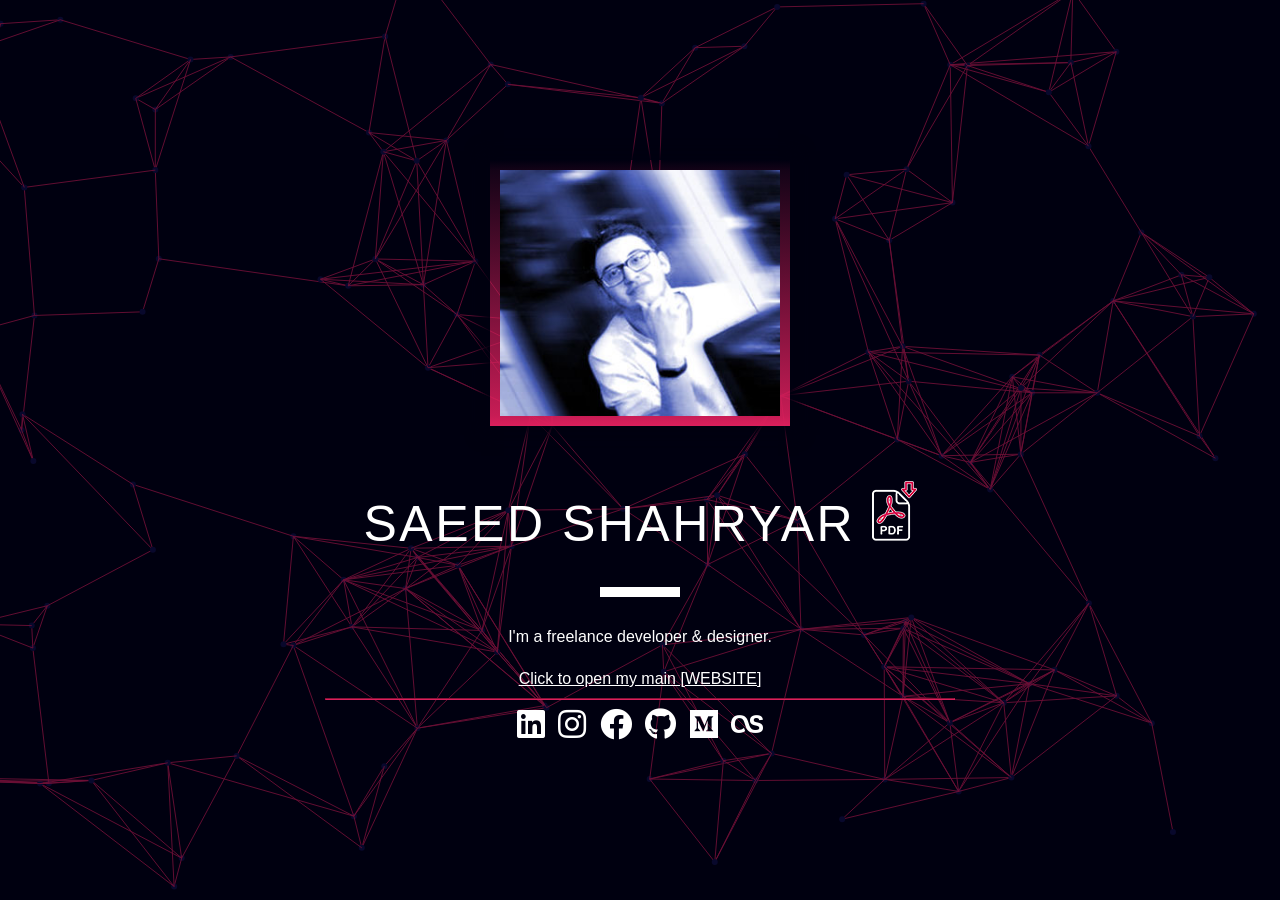
==== index.html @ 6033fe9d "Update index.html" ====
<!doctype html>
<html lang="en" class="no-js">

<head>
  <base target="_blank">
  <meta charset="UTF-8" />
  <title>Saeed Shahryar | I'm a Frontend Designer & Developer</title>
  <meta name="description" content="8+ years of XP 💻 Frontend #designer & #developer 📈 Search engine opimization (SEO) & marketing (SEM)" />
  <link rel="shortcut icon" type="image/png" href="assets/s77sh-favicon.png">
  <meta name="viewport" content="width=device-width, initial-scale=1.0">
  <link rel="stylesheet" href="css/s77sh-style.css" />
  <link rel="stylesheet" href="https://use.fontawesome.com/releases/v5.2.0/css/all.css" integrity="sha384-hWVjflwFxL6sNzntih27bfxkr27PmbbK/iSvJ+a4+0owXq79v+lsFkW54bOGbiDQ"
    crossorigin="anonymous" type="text/css">
  <script type="text/javascript" src="js/jquery.particleground.js"></script>
  <script type="text/javascript" src="js/s77sh-demo.js"></script>
  <meta property="og:title" content="I'm a Frontend Designer & Developer">
  <meta property="og:site_name" content="Saeed Shahryar">
  <meta property="og:url" content="https://s77sh.github.com">
  <meta property="og:description" content="8+ years of XP 💻 Frontend #designer & #developer 📈 Search engine opimization (SEO) & marketing (SEM)">
  <meta property="og:type" content="website">
  <meta property="profile:first_name" content="Saeed">
  <meta property="profile:last_name" content="Shahryar">
  <meta property="og:image" content="https://s77sh.github.io/assets/Saeed-Shahryar.jpg">
</head>

<body>

  <div id="particles">
    <div id="intro">
      <div class="hero">
        <img src="assets/Saeed-Shahryar.jpg" width="300" height="266" alt="Saeed Shahryar always Smiles :D" />
      </div>
      <h1>Saeed Shahryar&nbsp<a href="Saeed_Shahryar_CV_2019.zip"><img src="assets/s77sh-open-resume.png" width="45"
            height="60" alt="Download Saeed Shahryar Work Resume"></a></h1>
      <h2>I'm a freelance developer & designer.</h2><br/>
      <a target="_blank" href="https://saeed.top" title="Saeed Shahryar Official Website" rel="follow">Click to open my main [WEBSITE]</a>
      <hr>
      <a target="_blank" href="https://www.linkedin.com/in/saeedshahryar/" title="SH Linkedin"><i class="fab fa-linkedin"></i></a>
      &nbsp
      <a target="_blank" href="https://instagram.com/shahryar.saeed/" title="SH Instagram"><i class=" fab fa-instagram"></i></a>
      &nbsp
      <a target="_blank" href="https://www.facebook.com/Saeed.Shahryar.Iran/" title="SH Facebook"><i class=" fab
        fa-facebook"></i></a>
      &nbsp
      <a target="_blank" href="https://github.com/s77sh/" title="SH Github"><i class=" fab fa-github"></i></a>
      &nbsp
      <a target="_blank" href="https://medium.com/@saeed_shahryar" title="SH Medium"><i class=" fab fa-medium"></i></a>
      &nbsp
      <a target="_blank" href="https://www.last.fm/user/s77sh" title="SH Last.Fm"><i class=" fab fa-lastfm"></i></a>
    </div>
  </div>
</body>

</html>
---- css/s77sh-style.css ----
/* 
* Saeed Shahryar Portfolio
* https://s77sh.github.com
*/
html,
body,
div,
span,
applet,
object,
iframe,
h1,
h2,
h3,
h4,
h5,
h6,
p,
blockquote,
pre,
a,
abbr,
acronym,
address,
big,
cite,
code,
del,
dfn,
em,
img,
ins,
kbd,
q,
s,
samp,
small,
strike,
strong,
sub,
sup,
tt,
var,
b,
u,
i,
center,
dl,
dt,
dd,
ol,
ul,
li,
fieldset,
form,
label,
legend,
table,
caption,
tbody,
tfoot,
thead,
tr,
th,
td,
article,
aside,
canvas,
details,
embed,
figure,
figcaption,
footer,
header,
hgroup,
menu,
nav,
output,
ruby,
section,
summary,
time,
mark,
audio,
video {
  margin: 0;
  padding: 0;
  border: 0;
  font-size: 100%;
  font: inherit;
  vertical-align: baseline;
  -webkit-user-select: none;
  -webkit-user-drag: none;
}

article,
aside,
details,
figcaption,
figure,
footer,
header,
hgroup,
menu,
nav,
section {
  display: block;
}

body {
  line-height: 1;
}
body:after {
  content: '';
  position: absolute;
  display: block;
  width: 100%;
  height: 100%;
  background: #000010;
  z-index: 2;
  top: 0;
  right: 0;
  opacity: 0.5;
}

ol,
ul {
  list-style: none;
}

blockquote,
q {
  quotes: none;
}

blockquote:before,
blockquote:after,
q:before,
q:after {
  content: '';
  content: none;
}

h1,
h2,
h3,
h4,
h5,
h6 {
  font-family: 'Roboto', Arial, sans-serif;
}

table {
  border-collapse: collapse;
  border-spacing: 0;
}

a {
  color: white;
}

a:focus,
a:active {
  border: 0 !important;
}

* {
  -webkit-box-sizing: border-box;
  -moz-box-sizing: border-box;
  box-sizing: border-box;
}

html,
body {
  width: 100%;
  height: 100%;
  overflow: hidden;
}

body {
  background: #000010;
  font-family: 'Montserrat', sans-serif;
  color: #fff;
  line-height: 1.3;
  -webkit-font-smoothing: antialiased;
}

#particles {
  width: 100%;
  height: 100%;
  overflow: hidden;
  z-index: 1;
}

#intro {
  position: absolute;
  left: 0;
  top: 50%;
  padding: 0 10px;
  width: 100%;
  text-align: center;
  z-index: 3;
}
#intro .hero {
  margin-bottom: 50px;
}
#intro .hero img {
  border-width: 10px;
  border-style: solid;
  border-image: -moz-linear-gradient(to bottom, rgba(0, 0, 0, 0), #db1f5c) 9%;
  border-image: -ms-linear-gradient(to bottom, rgba(0, 0, 0, 0), #db1f5c) 9%;
  border-image: -o-linear-gradient(to bottom, rgba(0, 0, 0, 0), #db1f5c) 9%;
  border-image: linear-gradient(to bottom, rgba(0, 0, 0, 0), #db1f5c) 9%;
  box-shadow: 0px 0px 14px 9px #000010;
}

#intro h1 {
  text-transform: uppercase;
  font-size: 50px;
  color: #ffffff;
  letter-spacing: 0.05em;
  font-weight: 10;
}

#intro hr {
  width: 50%;
  background-color: #db1f5c;
  border-color: #db1f5c;
}

#intro a>i {
  font-size: 2em;
}

h1::after {
  content: '';
  width: 80px;
  display: block;
  background: #fff;
  height: 10px;
  margin: 30px auto;
  line-height: 1.1;
}

p {
  margin: 0 0 30px 0;
  font-size: 24px;
  font-family: 'Roboto', sans-serif;
}

@media only screen and (max-width: 1000px) {
  h1 {
    font-size: 15px;
  }
}

@media only screen and (max-width: 100px) {
  h1 {
    font-size: 15px;
  }

  h1::after {
    height: 8px;
  }
}

@media only screen and (max-width: 100px) {
  #intro {
    padding: 0 10px;
  }

  h1 {
    font-size: 15px;
  }

  h1::after {
    height: 6px;
  }

  p {
    font-size: 18px;
  }

  .btn {
    font-size: 16px;
  }
}

@media only screen and (max-width: 100px) {
  h1 {
    font-size: 15px;
  }

  h1::after {
    height: 4px;
  }
}
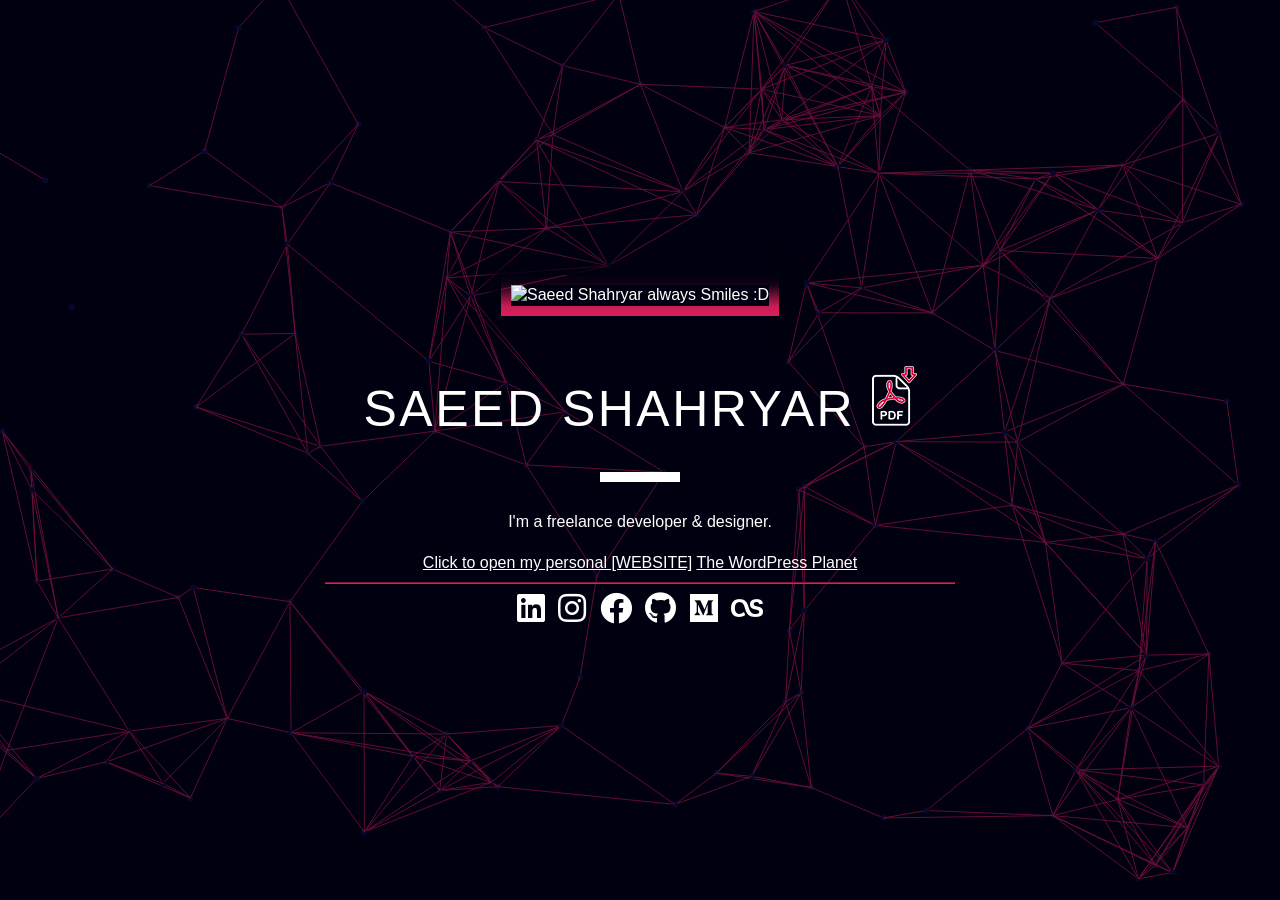
==== commit 4058d068: "2022 update" ====
--- a/index.html
+++ b/index.html
@@ -4,8 +4,8 @@
 <head>
   <base target="_blank">
   <meta charset="UTF-8" />
-  <title>Saeed Shahryar | I'm a Frontend Designer & Developer</title>
-  <meta name="description" content="8+ years of XP 💻 Frontend #designer & #developer 📈 Search engine opimization (SEO) & marketing (SEM)" />
+  <title>Saeed Shahryar | International SEO Consultant</title>
+  <meta name="description" content="International SEO Consultant & Web Designer with so much passion about how Digital Marketing is changing people's lives." />
   <link rel="shortcut icon" type="image/png" href="assets/s77sh-favicon.png">
   <meta name="viewport" content="width=device-width, initial-scale=1.0">
   <link rel="stylesheet" href="css/s77sh-style.css" />
@@ -13,10 +13,10 @@
     crossorigin="anonymous" type="text/css">
   <script type="text/javascript" src="js/jquery.particleground.js"></script>
   <script type="text/javascript" src="js/s77sh-demo.js"></script>
-  <meta property="og:title" content="I'm a Frontend Designer & Developer">
+  <meta property="og:title" content="Saeed Shahryar | International SEO Consultant">
   <meta property="og:site_name" content="Saeed Shahryar">
-  <meta property="og:url" content="https://s77sh.github.com">
-  <meta property="og:description" content="8+ years of XP 💻 Frontend #designer & #developer 📈 Search engine opimization (SEO) & marketing (SEM)">
+  <meta property="og:url" content="https://s77sh.github.io">
+  <meta property="og:description" content="International SEO Consultant & Web Designer with so much passion about how Digital Marketing is changing people's lives.">
   <meta property="og:type" content="website">
   <meta property="profile:first_name" content="Saeed">
   <meta property="profile:last_name" content="Shahryar">
@@ -30,14 +30,15 @@
       <div class="hero">
         <img src="assets/Saeed-Shahryar.jpg" width="300" height="266" alt="Saeed Shahryar always Smiles :D" />
       </div>
-      <h1>Saeed Shahryar&nbsp<a href="Saeed_Shahryar_CV_2019.zip"><img src="assets/s77sh-open-resume.png" width="45"
+      <h1>Saeed Shahryar&nbsp<a href="Saeed-Shahryar-CV-2022.pdf"><img src="assets/s77sh-open-resume.png" width="45"
             height="60" alt="Download Saeed Shahryar Work Resume"></a></h1>
       <h2>I'm a freelance developer & designer.</h2><br/>
-      <a target="_blank" href="https://saeed.top" title="Saeed Shahryar Official Website" rel="follow">Click to open my main [WEBSITE]</a>
+      <a target="_blank" href="https://shahryar.pro" title="Saeed Shahryar's Personal Website" rel="follow">Click to open my personal [WEBSITE]</a>
+      <a target="_blank" href="https://thewplanet.com" title="The WordPress Planet" rel="follow">The WordPress Planet</a>
       <hr>
       <a target="_blank" href="https://www.linkedin.com/in/saeedshahryar/" title="SH Linkedin"><i class="fab fa-linkedin"></i></a>
       &nbsp
-      <a target="_blank" href="https://instagram.com/shahryar.saeed/" title="SH Instagram"><i class=" fab fa-instagram"></i></a>
+      <a target="_blank" href="https://instagram.com/saeed__shahryar" title="SH Instagram"><i class=" fab fa-instagram"></i></a>
       &nbsp
       <a target="_blank" href="https://www.facebook.com/Saeed.Shahryar.Iran/" title="SH Facebook"><i class=" fab
         fa-facebook"></i></a>
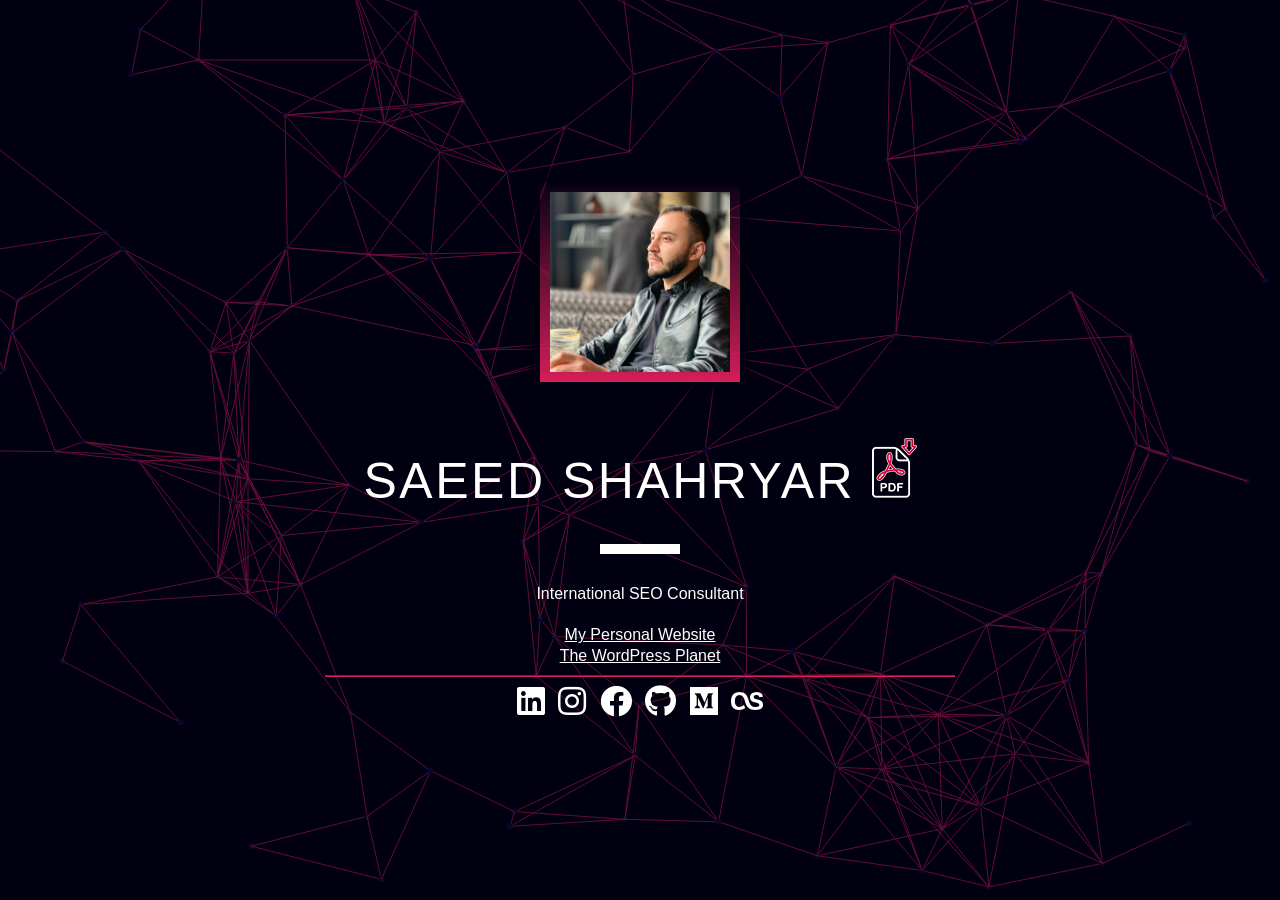
==== commit 7648c4ef: "Update index.html" ====
--- a/index.html
+++ b/index.html
@@ -28,12 +28,12 @@
   <div id="particles">
     <div id="intro">
       <div class="hero">
-        <img src="assets/Saeed-Shahryar.jpg" width="300" height="266" alt="Saeed Shahryar always Smiles :D" />
+        <img src="assets/Saeed-Shahryar.jpg" width="200" height="200" alt="Saeed Shahryar always Smiles :D" />
       </div>
-      <h1>Saeed Shahryar&nbsp<a href="Saeed-Shahryar-CV-2022.pdf"><img src="assets/s77sh-open-resume.png" width="45"
-            height="60" alt="Download Saeed Shahryar Work Resume"></a></h1>
-      <h2>I'm a freelance developer & designer.</h2><br/>
-      <a target="_blank" href="https://shahryar.pro" title="Saeed Shahryar's Personal Website" rel="follow">Click to open my personal [WEBSITE]</a>
+      <h1>Saeed Shahryar <a href="Saeed-Shahryar-CV-2022.pdf"><img src="assets/s77sh-open-resume.png" width="45"
+            height="60" alt="Download Saeed Shahryar CV"></a></h1>
+      <h2>International SEO Consultant</h2><br/>
+      <a target="_blank" href="https://shahryar.pro" title="Saeed Shahryar's Personal Website" rel="follow">My Personal Website</a><br/>
       <a target="_blank" href="https://thewplanet.com" title="The WordPress Planet" rel="follow">The WordPress Planet</a>
       <hr>
       <a target="_blank" href="https://www.linkedin.com/in/saeedshahryar/" title="SH Linkedin"><i class="fab fa-linkedin"></i></a>
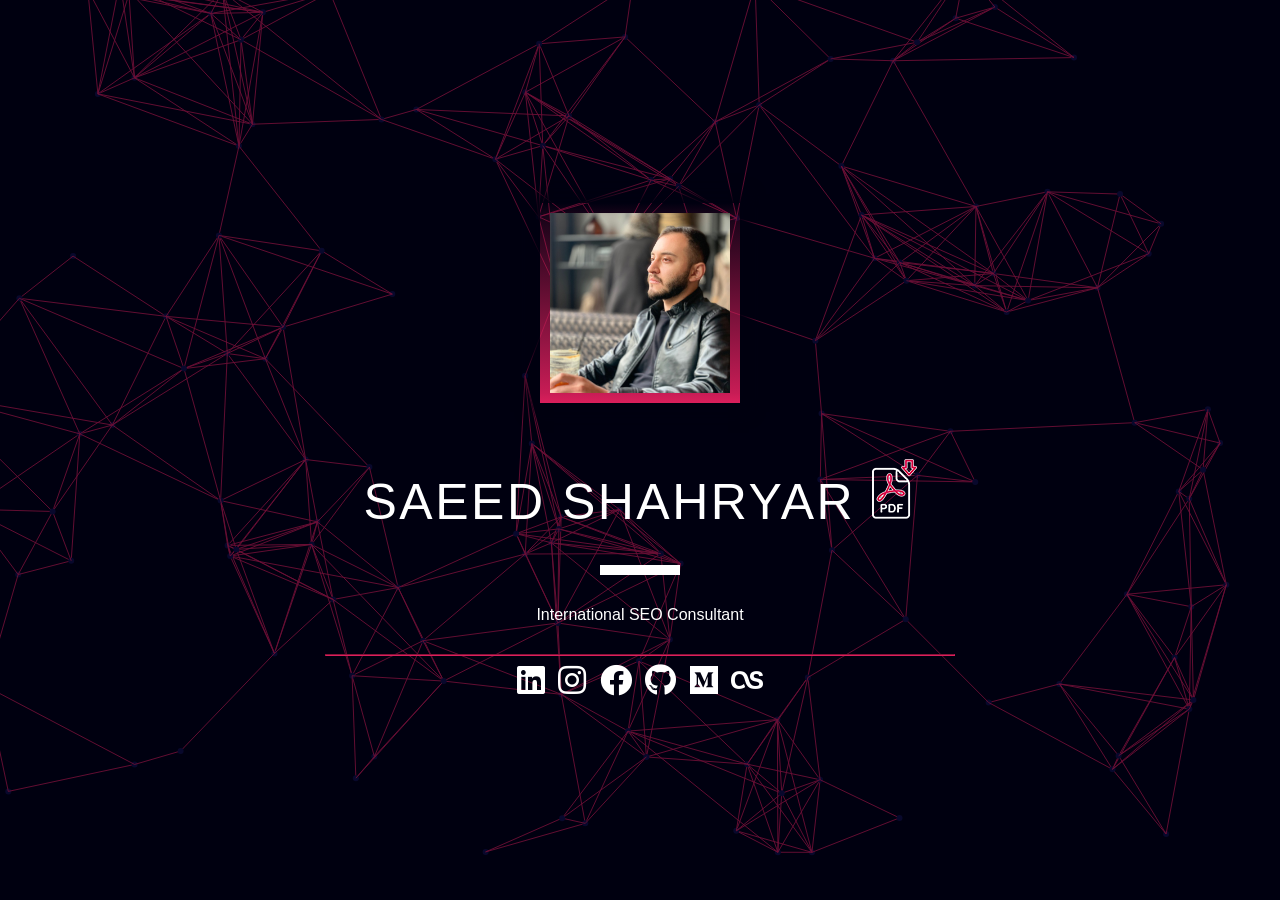
==== commit 8fbcfe8e: "2025 last" ====
--- a/index.html
+++ b/index.html
@@ -4,7 +4,7 @@
 <head>
   <base target="_blank">
   <meta charset="UTF-8" />
-  <title>Saeed Shahryar | International SEO Consultant</title>
+  <title>Saeed Shahryar | ​Senior SEO Strategist</title>
   <meta name="description" content="International SEO Consultant & Web Designer with so much passion about how Digital Marketing is changing people's lives." />
   <link rel="shortcut icon" type="image/png" href="assets/s77sh-favicon.png">
   <meta name="viewport" content="width=device-width, initial-scale=1.0">
@@ -13,7 +13,7 @@
     crossorigin="anonymous" type="text/css">
   <script type="text/javascript" src="js/jquery.particleground.js"></script>
   <script type="text/javascript" src="js/s77sh-demo.js"></script>
-  <meta property="og:title" content="Saeed Shahryar | International SEO Consultant">
+  <meta property="og:title" content="Saeed Shahryar | ​Senior SEO Strategist">
   <meta property="og:site_name" content="Saeed Shahryar">
   <meta property="og:url" content="https://s77sh.github.io">
   <meta property="og:description" content="International SEO Consultant & Web Designer with so much passion about how Digital Marketing is changing people's lives.">
@@ -30,15 +30,13 @@
       <div class="hero">
         <img src="assets/Saeed-Shahryar.jpg" width="200" height="200" alt="Saeed Shahryar always Smiles :D" />
       </div>
-      <h1>Saeed Shahryar <a href="Saeed-Shahryar-CV-2022.pdf"><img src="assets/s77sh-open-resume.png" width="45"
+      <h1>Saeed Shahryar <a href="Saeed_Shahryar_SEO_Specialist_Remote_Resume"><img src="assets/s77sh-open-resume.png" width="45"
             height="60" alt="Download Saeed Shahryar CV"></a></h1>
       <h2>International SEO Consultant</h2><br/>
-      <a target="_blank" href="https://shahryar.pro" title="Saeed Shahryar's Personal Website" rel="follow">My Personal Website</a><br/>
-      <a target="_blank" href="https://thewplanet.com" title="The WordPress Planet" rel="follow">The WordPress Planet</a>
       <hr>
       <a target="_blank" href="https://www.linkedin.com/in/saeedshahryar/" title="SH Linkedin"><i class="fab fa-linkedin"></i></a>
       &nbsp
-      <a target="_blank" href="https://instagram.com/saeed__shahryar" title="SH Instagram"><i class=" fab fa-instagram"></i></a>
+      <a target="_blank" href="https://instagram.com/itzsaeedx" title="SH Instagram"><i class=" fab fa-instagram"></i></a>
       &nbsp
       <a target="_blank" href="https://www.facebook.com/Saeed.Shahryar.Iran/" title="SH Facebook"><i class=" fab
         fa-facebook"></i></a>
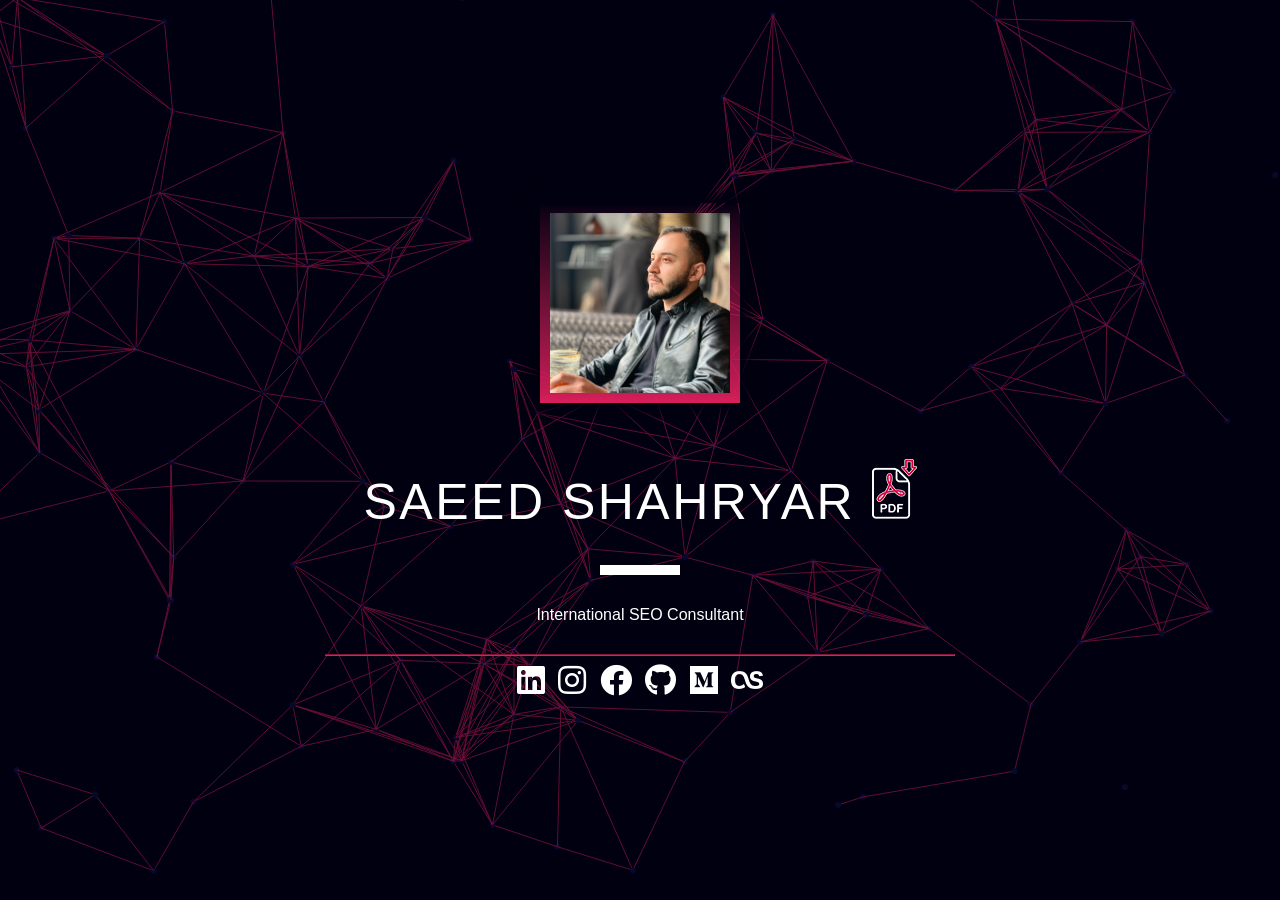
==== commit da485eca: "Update index.html" ====
--- a/index.html
+++ b/index.html
@@ -30,7 +30,7 @@
       <div class="hero">
         <img src="assets/Saeed-Shahryar.jpg" width="200" height="200" alt="Saeed Shahryar always Smiles :D" />
       </div>
-      <h1>Saeed Shahryar <a href="Saeed_Shahryar_SEO_Specialist_Remote_Resume"><img src="assets/s77sh-open-resume.png" width="45"
+      <h1>Saeed Shahryar <a href="Saeed_Shahryar_SEO_Specialist_Remote_Resume.pdf"><img src="assets/s77sh-open-resume.png" width="45"
             height="60" alt="Download Saeed Shahryar CV"></a></h1>
       <h2>International SEO Consultant</h2><br/>
       <hr>
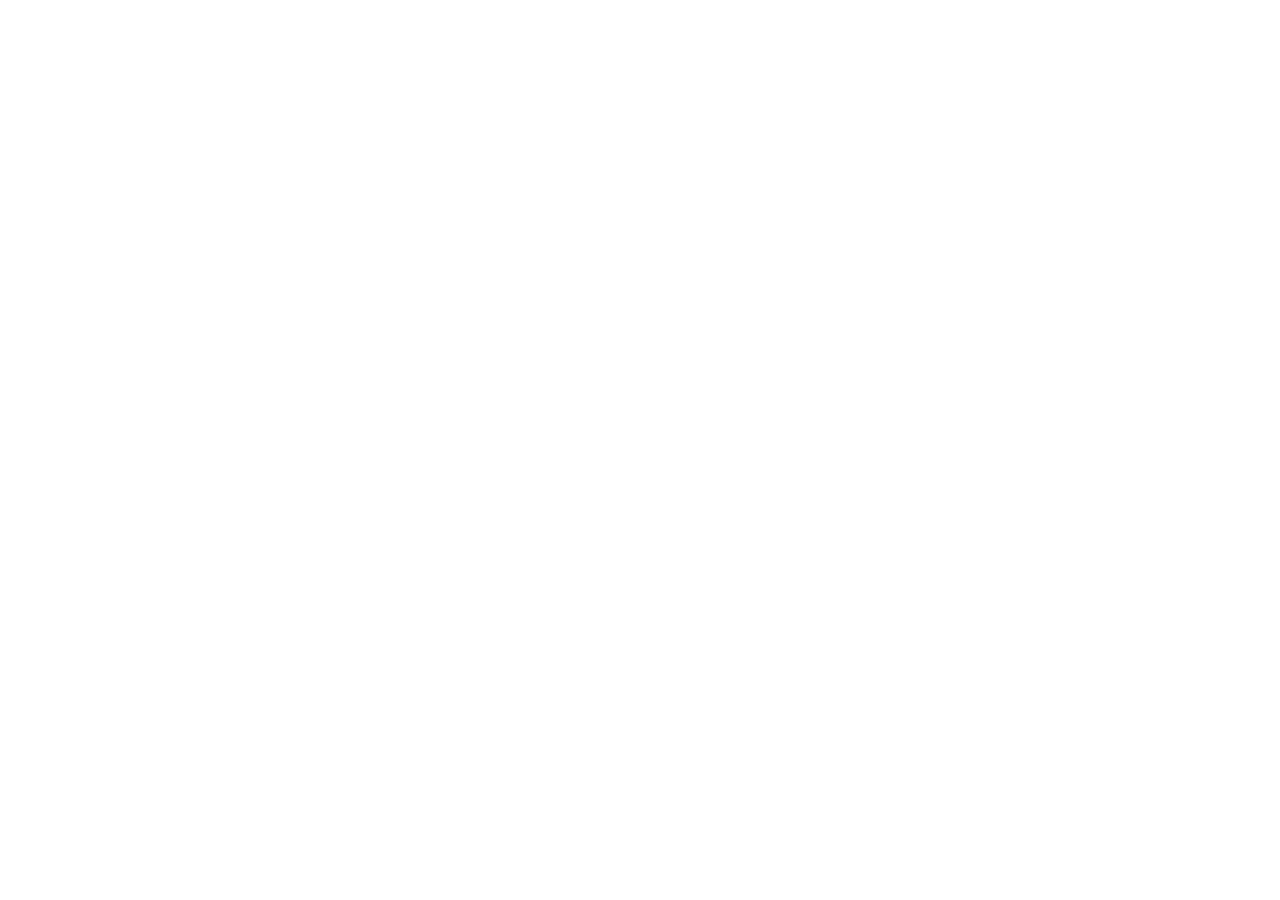
==== commit 29af0d09: "Redirect s77sh.github.io to saeedseo.com Co-Authored-By: Claude Opus 5.5 <noreply@anthropic.com>" ====
--- a/index.html
+++ b/index.html
@@ -1,53 +1,14 @@
 <!doctype html>
-<html lang="en" class="no-js">
-
+<html lang="en">
 <head>
-  <base target="_blank">
-  <meta charset="UTF-8" />
-  <title>Saeed Shahryar | ​Senior SEO Strategist</title>
-  <meta name="description" content="International SEO Consultant & Web Designer with so much passion about how Digital Marketing is changing people's lives." />
-  <link rel="shortcut icon" type="image/png" href="assets/s77sh-favicon.png">
-  <meta name="viewport" content="width=device-width, initial-scale=1.0">
-  <link rel="stylesheet" href="css/s77sh-style.css" />
-  <link rel="stylesheet" href="https://use.fontawesome.com/releases/v5.2.0/css/all.css" integrity="sha384-hWVjflwFxL6sNzntih27bfxkr27PmbbK/iSvJ+a4+0owXq79v+lsFkW54bOGbiDQ"
-    crossorigin="anonymous" type="text/css">
-  <script type="text/javascript" src="js/jquery.particleground.js"></script>
-  <script type="text/javascript" src="js/s77sh-demo.js"></script>
-  <meta property="og:title" content="Saeed Shahryar | ​Senior SEO Strategist">
-  <meta property="og:site_name" content="Saeed Shahryar">
-  <meta property="og:url" content="https://s77sh.github.io">
-  <meta property="og:description" content="International SEO Consultant & Web Designer with so much passion about how Digital Marketing is changing people's lives.">
-  <meta property="og:type" content="website">
-  <meta property="profile:first_name" content="Saeed">
-  <meta property="profile:last_name" content="Shahryar">
-  <meta property="og:image" content="https://s77sh.github.io/assets/Saeed-Shahryar.jpg">
+  <meta charset="UTF-8">
+  <title>Redirecting to saeedseo.com</title>
+  <link rel="canonical" href="https://saeedseo.com/">
+  <meta name="robots" content="noindex, follow">
+  <meta http-equiv="refresh" content="0; url=https://saeedseo.com/">
+  <script>location.replace("https://saeedseo.com/" + location.search + location.hash);</script>
 </head>
-
 <body>
-
-  <div id="particles">
-    <div id="intro">
-      <div class="hero">
-        <img src="assets/Saeed-Shahryar.jpg" width="200" height="200" alt="Saeed Shahryar always Smiles :D" />
-      </div>
-      <h1>Saeed Shahryar <a href="Saeed_Shahryar_SEO_Specialist_Remote_Resume.pdf"><img src="assets/s77sh-open-resume.png" width="45"
-            height="60" alt="Download Saeed Shahryar CV"></a></h1>
-      <h2>International SEO Consultant</h2><br/>
-      <hr>
-      <a target="_blank" href="https://www.linkedin.com/in/saeedshahryar/" title="SH Linkedin"><i class="fab fa-linkedin"></i></a>
-      &nbsp
-      <a target="_blank" href="https://instagram.com/itzsaeedx" title="SH Instagram"><i class=" fab fa-instagram"></i></a>
-      &nbsp
-      <a target="_blank" href="https://www.facebook.com/Saeed.Shahryar.Iran/" title="SH Facebook"><i class=" fab
-        fa-facebook"></i></a>
-      &nbsp
-      <a target="_blank" href="https://github.com/s77sh/" title="SH Github"><i class=" fab fa-github"></i></a>
-      &nbsp
-      <a target="_blank" href="https://medium.com/@saeed_shahryar" title="SH Medium"><i class=" fab fa-medium"></i></a>
-      &nbsp
-      <a target="_blank" href="https://www.last.fm/user/s77sh" title="SH Last.Fm"><i class=" fab fa-lastfm"></i></a>
-    </div>
-  </div>
+  <p>This site has moved to <a href="https://saeedseo.com/">saeedseo.com</a>.</p>
 </body>
-
-</html>+</html>
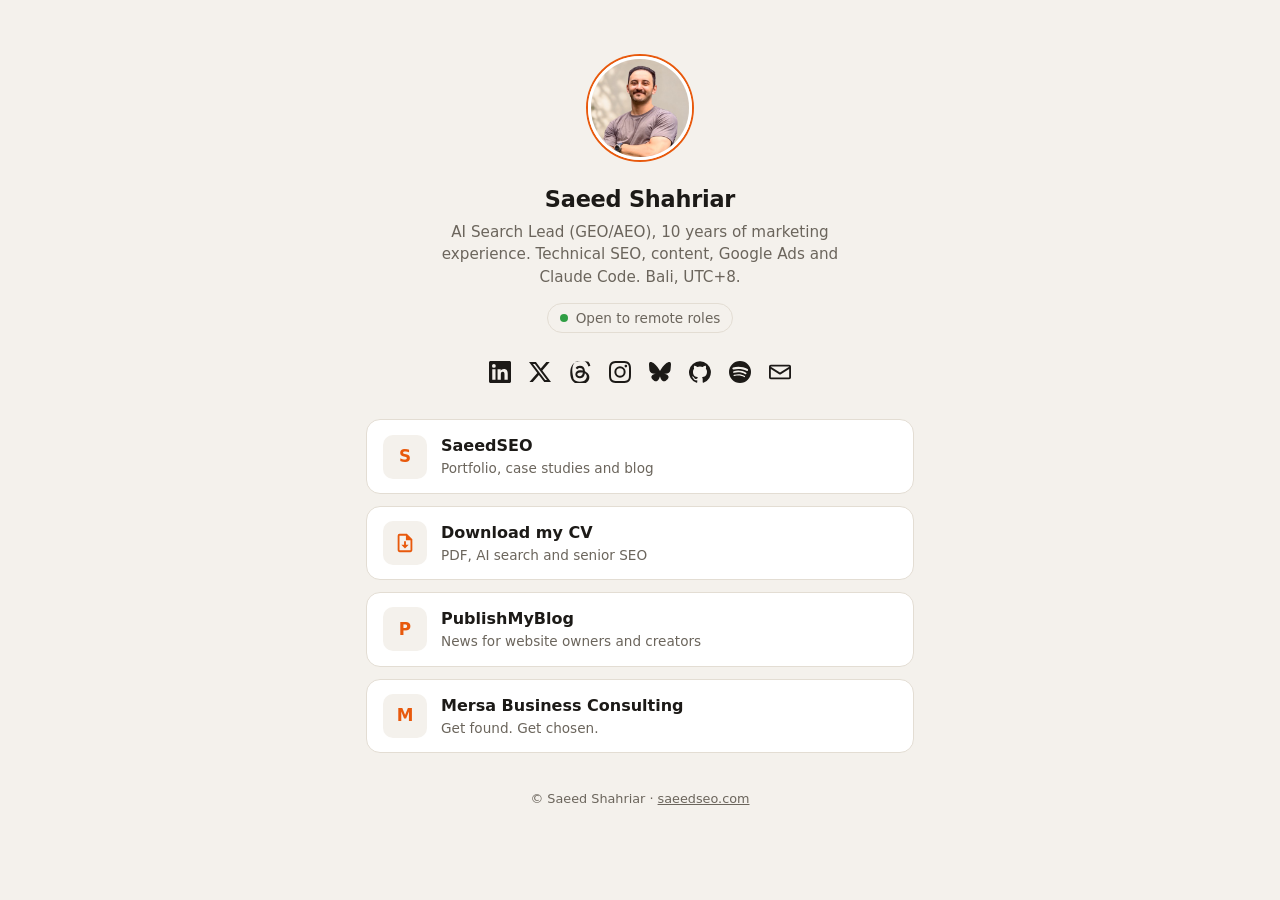
==== commit 58fda9fa: "Turn s77sh.github.io into a link-in-bio page Socials, saeedseo.com, CV, PublishMyBlog and Mersa on o" ====
--- a/index.html
+++ b/index.html
@@ -2,13 +2,206 @@
 <html lang="en">
 <head>
   <meta charset="UTF-8">
-  <title>Redirecting to saeedseo.com</title>
-  <link rel="canonical" href="https://saeedseo.com/">
-  <meta name="robots" content="noindex, follow">
-  <meta http-equiv="refresh" content="0; url=https://saeedseo.com/">
-  <script>location.replace("https://saeedseo.com/" + location.search + location.hash);</script>
+  <meta name="viewport" content="width=device-width, initial-scale=1">
+  <title>Saeed Shahriar: AI Search Lead (GEO/AEO) & Senior SEO</title>
+  <meta name="description" content="Links to Saeed Shahriar's websites and socials. AI search lead (GEO/AEO), 10 years of marketing experience: technical SEO, content, Google Ads and Claude Code.">
+  <link rel="canonical" href="https://s77sh.github.io/">
+  <link rel="icon" href="assets/s77sh-favicon.png">
+  <meta property="og:type" content="profile">
+  <meta property="og:title" content="Saeed Shahriar: AI Search Lead (GEO/AEO)">
+  <meta property="og:description" content="10 years of marketing experience: technical SEO, content, Google Ads and Claude Code. Bali, UTC+8.">
+  <meta property="og:url" content="https://s77sh.github.io/">
+  <meta property="og:image" content="https://s77sh.github.io/assets/saeed-shahriar.jpg">
+  <meta name="twitter:card" content="summary">
+  <script type="application/ld+json">
+  {
+    "@context": "https://schema.org",
+    "@type": "ProfilePage",
+    "mainEntity": {
+      "@type": "Person",
+      "name": "Saeed Shahriar",
+      "jobTitle": "AI Search Lead (GEO/AEO) & Senior SEO",
+      "url": "https://saeedseo.com/",
+      "image": "https://s77sh.github.io/assets/saeed-shahriar.jpg",
+      "email": "mailto:saeed@saeedseo.com",
+      "address": { "@type": "PostalAddress", "addressLocality": "Bali", "addressCountry": "ID" },
+      "sameAs": [
+        "https://saeedseo.com/",
+        "https://www.linkedin.com/in/saeedshahryar/",
+        "https://x.com/SaeedShahriar98",
+        "https://www.threads.com/@saeedshahryar.77",
+        "https://instagram.com/growthbymersa",
+        "https://bsky.app/profile/publishmyblog.bsky.social",
+        "https://github.com/s77sh",
+        "https://open.spotify.com/user/31xiso6d4yj3zo7ebyqas3p6ryzy",
+        "https://linktr.ee/saeedshahriar",
+        "https://lnk.bio/saeedshahriar",
+        "https://gravatar.com/s77sh"
+      ]
+    }
+  }
+  </script>
+  <style>
+    :root {
+      --bg: #f4f1ec;
+      --card: #ffffff;
+      --card-hover: #fbfaf7;
+      --text: #1c1a17;
+      --muted: #6b655c;
+      --line: #e3ddd3;
+      --accent: #e8590c;
+    }
+    @media (prefers-color-scheme: dark) {
+      :root {
+        --bg: #151412;
+        --card: #211f1c;
+        --card-hover: #2a2723;
+        --text: #f3efe8;
+        --muted: #a39b8f;
+        --line: #34302b;
+        --accent: #ff7a2f;
+      }
+    }
+    * { box-sizing: border-box; }
+    body {
+      margin: 0;
+      min-height: 100vh;
+      background: var(--bg);
+      color: var(--text);
+      font: 16px/1.5 ui-sans-serif, system-ui, -apple-system, "Segoe UI", Roboto, sans-serif;
+      -webkit-font-smoothing: antialiased;
+    }
+    main {
+      max-width: 580px;
+      margin: 0 auto;
+      padding: 56px 16px 40px;
+      text-align: center;
+    }
+    .avatar {
+      width: 104px;
+      height: 104px;
+      border-radius: 50%;
+      object-fit: cover;
+      border: 3px solid var(--card);
+      box-shadow: 0 0 0 2px var(--accent);
+    }
+    h1 { margin: 16px 0 4px; font-size: 1.4rem; letter-spacing: -0.01em; }
+    .bio { margin: 0 auto; max-width: 440px; color: var(--muted); font-size: 0.95rem; }
+    .open {
+      display: inline-flex;
+      align-items: center;
+      gap: 8px;
+      margin-top: 14px;
+      padding: 4px 12px;
+      border: 1px solid var(--line);
+      border-radius: 999px;
+      font-size: 0.85rem;
+      color: var(--muted);
+    }
+    .open::before {
+      content: "";
+      width: 8px;
+      height: 8px;
+      border-radius: 50%;
+      background: #2f9e44;
+    }
+    .socials {
+      display: flex;
+      flex-wrap: wrap;
+      justify-content: center;
+      gap: 2px;
+      margin: 20px 0 28px;
+      padding: 0;
+      list-style: none;
+    }
+    .socials a {
+      display: grid;
+      place-items: center;
+      width: 38px;
+      height: 38px;
+      border-radius: 50%;
+      color: var(--text);
+      transition: background 0.15s, color 0.15s;
+    }
+    .socials a:hover, .socials a:focus-visible { background: var(--card); color: var(--accent); }
+    .socials svg { width: 22px; height: 22px; fill: currentColor; }
+    .links { display: grid; gap: 12px; margin: 0; padding: 0; list-style: none; }
+    .links a {
+      display: flex;
+      align-items: center;
+      gap: 14px;
+      padding: 14px 16px;
+      background: var(--card);
+      border: 1px solid var(--line);
+      border-radius: 14px;
+      color: var(--text);
+      text-align: left;
+      text-decoration: none;
+      transition: transform 0.15s, background 0.15s, border-color 0.15s;
+    }
+    .links a:hover, .links a:focus-visible {
+      background: var(--card-hover);
+      border-color: var(--accent);
+      transform: translateY(-1px);
+    }
+    .links .mark {
+      flex: none;
+      display: grid;
+      place-items: center;
+      width: 44px;
+      height: 44px;
+      border-radius: 10px;
+      background: var(--bg);
+      color: var(--accent);
+      font-weight: 700;
+      font-size: 1.05rem;
+    }
+    .links .mark svg { width: 22px; height: 22px; fill: currentColor; }
+    .links strong { display: block; font-size: 1rem; }
+    .links span.sub { display: block; color: var(--muted); font-size: 0.85rem; }
+    a:focus-visible { outline: 2px solid var(--accent); outline-offset: 2px; }
+    footer { margin-top: 36px; color: var(--muted); font-size: 0.8rem; }
+    footer a { color: inherit; }
+  </style>
 </head>
 <body>
-  <p>This site has moved to <a href="https://saeedseo.com/">saeedseo.com</a>.</p>
+  <main>
+    <img class="avatar" src="assets/saeed-shahriar.jpg" width="104" height="104" alt="Saeed Shahriar">
+    <h1>Saeed Shahriar</h1>
+    <p class="bio">AI Search Lead (GEO/AEO), 10 years of marketing experience. Technical SEO, content, Google Ads and Claude Code. Bali, UTC+8.</p>
+    <div class="open">Open to remote roles</div>
+
+    <ul class="socials" aria-label="Socials">
+      <li><a href="https://www.linkedin.com/in/saeedshahryar/" aria-label="LinkedIn" title="LinkedIn"><svg viewBox="0 0 24 24"><path d="M20.45 20.45h-3.56v-5.57c0-1.33-.02-3.04-1.85-3.04-1.85 0-2.14 1.45-2.14 2.94v5.67H9.34V9h3.42v1.56h.05c.48-.9 1.64-1.85 3.37-1.85 3.6 0 4.27 2.37 4.27 5.46v6.28zM5.34 7.43a2.06 2.06 0 1 1 0-4.13 2.06 2.06 0 0 1 0 4.13zM7.12 20.45H3.56V9h3.56v11.45zM22.22 0H1.77C.79 0 0 .77 0 1.73v20.54C0 23.23.79 24 1.77 24h20.45c.98 0 1.78-.77 1.78-1.73V1.73C24 .77 23.2 0 22.22 0z"/></svg></a></li>
+      <li><a href="https://x.com/SaeedShahriar98" aria-label="X" title="X"><svg viewBox="0 0 24 24"><path d="M18.9 1.15h3.68l-8.04 9.19L24 22.85h-7.41l-5.8-7.58-6.64 7.58H.47l8.6-9.83L0 1.15h7.59l5.24 6.93 6.07-6.93zm-1.29 19.5h2.04L6.48 3.24H4.3l13.31 17.41z"/></svg></a></li>
+      <li><a href="https://www.threads.com/@saeedshahryar.77" aria-label="Threads" title="Threads"><svg viewBox="0 0 24 24"><path d="M17.7 11.12a8.6 8.6 0 0 0-.33-.15c-.2-3.6-2.16-5.66-5.47-5.68h-.04c-1.98 0-3.62.84-4.64 2.38l1.82 1.25c.76-1.15 1.95-1.4 2.82-1.4h.03c1.09.01 1.91.33 2.45.94.39.45.65 1.07.78 1.85a13.9 13.9 0 0 0-3.13-.15c-3.15.18-5.18 2.02-5.04 4.58.07 1.3.72 2.42 1.83 3.15.94.62 2.15.92 3.4.85 1.66-.09 2.96-.72 3.86-1.88.69-.88 1.12-2.02 1.31-3.45.79.48 1.38 1.1 1.7 1.86.55 1.29.58 3.4-1.14 5.12-1.51 1.51-3.32 2.16-6.06 2.18-3.04-.02-5.33-1-6.83-2.9C4.3 15.88 3.58 13.26 3.55 10c.03-3.26.75-5.88 2.14-7.65 1.5-1.9 3.79-2.88 6.83-2.9 3.06.02 5.4 1.01 6.95 2.92.76.94 1.33 2.12 1.71 3.5l2.14-.57c-.46-1.7-1.18-3.17-2.17-4.38C19.17.48 16.25-.03 12.53 0h-.02C8.8.03 5.94 1.27 4 3.73 2.28 5.92 1.39 8.96 1.36 12.76v.02c.03 3.8.92 6.84 2.64 9.03 1.94 2.46 4.8 3.7 8.51 3.73h.02c3.3-.02 5.62-.89 7.53-2.8 2.5-2.5 2.43-5.63 1.6-7.56-.59-1.39-1.72-2.51-3.27-3.26zm-5.74 5.4c-1.38.08-2.82-.54-2.89-1.87-.05-.98.7-2.08 2.97-2.21.26-.02.52-.02.77-.02.82 0 1.6.08 2.3.23-.26 3.27-1.8 3.8-3.15 3.87z"/></svg></a></li>
+      <li><a href="https://instagram.com/growthbymersa" aria-label="Instagram" title="Instagram"><svg viewBox="0 0 24 24"><path d="M12 2.16c3.2 0 3.58.01 4.85.07 1.17.05 1.8.25 2.23.41.56.22.96.48 1.38.9.42.42.68.82.9 1.38.16.42.36 1.06.41 2.23.06 1.27.07 1.65.07 4.85s-.01 3.58-.07 4.85c-.05 1.17-.25 1.8-.41 2.23-.22.56-.48.96-.9 1.38-.42.42-.82.68-1.38.9-.42.16-1.06.36-2.23.41-1.27.06-1.65.07-4.85.07s-3.58-.01-4.85-.07c-1.17-.05-1.8-.25-2.23-.41a3.72 3.72 0 0 1-1.38-.9 3.72 3.72 0 0 1-.9-1.38c-.16-.42-.36-1.06-.41-2.23C2.17 15.58 2.16 15.2 2.16 12s.01-3.58.07-4.85c.05-1.17.25-1.8.41-2.23.22-.56.48-.96.9-1.38.42-.42.82-.68 1.38-.9.42-.16 1.06-.36 2.23-.41C8.42 2.17 8.8 2.16 12 2.16zM12 0C8.74 0 8.33.01 7.05.07 5.78.13 4.9.33 4.14.63c-.79.3-1.46.72-2.13 1.38A5.88 5.88 0 0 0 .63 4.14C.33 4.9.13 5.78.07 7.05.01 8.33 0 8.74 0 12s.01 3.67.07 4.95c.06 1.27.26 2.15.56 2.91.3.79.72 1.46 1.38 2.13a5.88 5.88 0 0 0 2.13 1.38c.76.3 1.64.5 2.91.56C8.33 23.99 8.74 24 12 24s3.67-.01 4.95-.07c1.27-.06 2.15-.26 2.91-.56a5.88 5.88 0 0 0 2.13-1.38 5.88 5.88 0 0 0 1.38-2.13c.3-.76.5-1.64.56-2.91.06-1.28.07-1.69.07-4.95s-.01-3.67-.07-4.95c-.06-1.27-.26-2.15-.56-2.91a5.88 5.88 0 0 0-1.38-2.13A5.88 5.88 0 0 0 19.86.63C19.1.33 18.22.13 16.95.07 15.67.01 15.26 0 12 0zm0 5.84a6.16 6.16 0 1 0 0 12.32 6.16 6.16 0 0 0 0-12.32zM12 16a4 4 0 1 1 0-8 4 4 0 0 1 0 8zm6.4-11.85a1.44 1.44 0 1 0 0 2.88 1.44 1.44 0 0 0 0-2.88z"/></svg></a></li>
+      <li><a href="https://bsky.app/profile/publishmyblog.bsky.social" aria-label="Bluesky" title="Bluesky"><svg viewBox="0 0 24 24"><path d="M5.2 2.4C7.95 4.47 10.91 8.66 12 10.92c1.09-2.26 4.05-6.45 6.8-8.52C20.78.9 24-.25 24 3.43c0 .73-.42 6.18-.67 7.06-.86 3.07-3.99 3.85-6.78 3.38 4.87.83 6.1 3.57 3.43 6.31-5.08 5.21-7.3-1.31-7.87-2.98-.1-.31-.15-.45-.15-.33 0-.12-.05.02-.15.33-.57 1.67-2.79 8.19-7.87 2.98-2.67-2.74-1.44-5.48 3.43-6.31-2.79.47-5.92-.31-6.78-3.38C.42 9.61 0 4.16 0 3.43 0-.25 3.22.9 5.2 2.4z"/></svg></a></li>
+      <li><a href="https://github.com/s77sh" aria-label="GitHub" title="GitHub"><svg viewBox="0 0 24 24"><path d="M12 .3a12 12 0 0 0-3.8 23.38c.6.12.83-.26.83-.57L9 21.07c-3.34.72-4.04-1.61-4.04-1.61-.55-1.39-1.34-1.76-1.34-1.76-1.08-.74.09-.73.09-.73 1.2.09 1.83 1.24 1.83 1.24 1.07 1.83 2.81 1.3 3.5 1 .1-.78.42-1.31.76-1.61-2.67-.3-5.47-1.33-5.47-5.93 0-1.31.47-2.38 1.24-3.22-.14-.3-.54-1.52.1-3.18 0 0 1-.32 3.3 1.23a11.5 11.5 0 0 1 6 0c2.28-1.55 3.29-1.23 3.29-1.23.64 1.66.24 2.88.12 3.18a4.65 4.65 0 0 1 1.23 3.22c0 4.61-2.8 5.63-5.48 5.92.42.36.81 1.1.81 2.22l-.01 3.29c0 .32.21.69.82.57A12 12 0 0 0 12 .3z"/></svg></a></li>
+      <li><a href="https://open.spotify.com/user/31xiso6d4yj3zo7ebyqas3p6ryzy" aria-label="Spotify" title="Spotify"><svg viewBox="0 0 24 24"><path d="M12 0a12 12 0 1 0 0 24 12 12 0 0 0 0-24zm5.5 17.3a.75.75 0 0 1-1.03.25c-2.82-1.72-6.37-2.11-10.55-1.16a.75.75 0 1 1-.33-1.46c4.57-1.04 8.5-.6 11.66 1.34.35.21.47.68.25 1.03zm1.47-3.26a.94.94 0 0 1-1.29.31c-3.23-1.98-8.15-2.56-11.97-1.4a.94.94 0 1 1-.54-1.8c4.36-1.32 9.78-.68 13.5 1.6.44.27.58.85.3 1.29zm.13-3.4C15.23 8.35 8.84 8.13 5.15 9.25a1.12 1.12 0 1 1-.65-2.15c4.24-1.29 11.28-1.04 15.73 1.6a1.12 1.12 0 1 1-1.14 1.94z"/></svg></a></li>
+      <li><a href="mailto:saeed@saeedseo.com" aria-label="Email" title="Email"><svg viewBox="0 0 24 24"><path d="M2 4h20a2 2 0 0 1 2 2v12a2 2 0 0 1-2 2H2a2 2 0 0 1-2-2V6a2 2 0 0 1 2-2zm0 2v.4l10 6.25L22 6.4V6H2zm20 2.76-9.47 5.92a1 1 0 0 1-1.06 0L2 8.76V18h20V8.76z"/></svg></a></li>
+    </ul>
+
+    <ul class="links">
+      <li><a href="https://saeedseo.com/">
+        <span class="mark">S</span>
+        <span><strong>SaeedSEO</strong><span class="sub">Portfolio, case studies and blog</span></span>
+      </a></li>
+      <li><a href="https://saeedseo.com/Saeed-Shahriar-CV.pdf">
+        <span class="mark"><svg viewBox="0 0 24 24"><path d="M14 2H6a2 2 0 0 0-2 2v16a2 2 0 0 0 2 2h12a2 2 0 0 0 2-2V8l-6-6zm4 18H6V4h7v5h5v11zm-6-2-4-4h3v-4h2v4h3l-4 4z"/></svg></span>
+        <span><strong>Download my CV</strong><span class="sub">PDF, AI search and senior SEO</span></span>
+      </a></li>
+      <li><a href="https://publishmyblog.com/">
+        <span class="mark">P</span>
+        <span><strong>PublishMyBlog</strong><span class="sub">News for website owners and creators</span></span>
+      </a></li>
+      <li><a href="https://mersa.biz/">
+        <span class="mark">M</span>
+        <span><strong>Mersa Business Consulting</strong><span class="sub">Get found. Get chosen.</span></span>
+      </a></li>
+    </ul>
+
+    <footer>&copy; Saeed Shahriar &middot; <a href="https://saeedseo.com/">saeedseo.com</a></footer>
+  </main>
 </body>
 </html>
